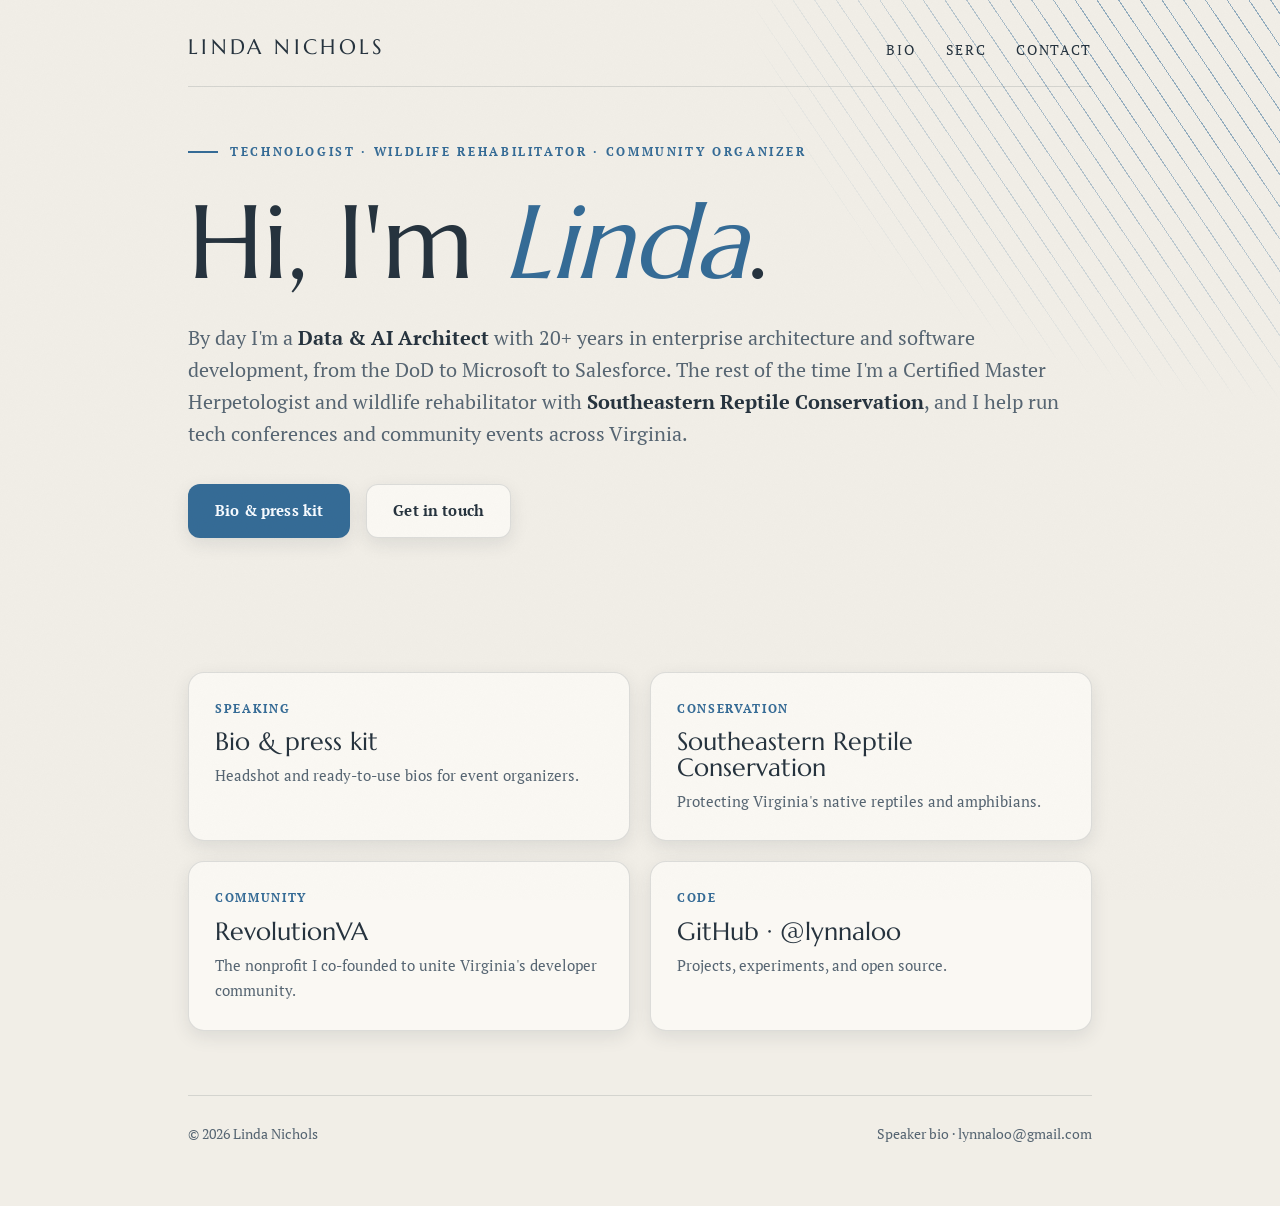
==== index.html @ c32137b8 "changed styling" ====
<!doctype html>
<html lang="en">
<head>
  <meta charset="utf-8">
  <meta name="viewport" content="width=device-width, initial-scale=1">
  <title>Linda Nichols</title>
  <meta name="description" content="Linda Nichols, Data & AI Architect, Certified Master Herpetologist, and event organizer. Wildlife rehabilitator with Southeastern Reptile Conservation.">
  <link rel="preconnect" href="https://fonts.googleapis.com">
  <link rel="preconnect" href="https://fonts.gstatic.com" crossorigin>
  <link href="https://fonts.googleapis.com/css2?family=Marcellus&family=PT+Serif:ital,wght@0,400;0,700;1,400;1,700&display=swap" rel="stylesheet">
  <link rel="stylesheet" href="style.css?v=9">
  <link rel="icon" href="data:image/svg+xml,<svg xmlns='http://www.w3.org/2000/svg' viewBox='0 0 100 100'><text y='.9em' font-size='90'>🐢</text></svg>">
</head>
<body>

  <div class="lines" aria-hidden="true"></div>

  <div class="wrap">

    <nav class="nav">
      <a class="brand" href="/">Linda Nichols</a>
      <div class="links">
        <a href="/bio.html">Bio</a>
        <a href="https://southeastreptile.org">SERC</a>
        <a href="mailto:lynnaloo@gmail.com">Contact</a>
      </div>
    </nav>

    <section class="hero">
      <div class="hero-inner">
        <p class="eyebrow">Technologist &middot; Wildlife Rehabilitator &middot; Community Organizer</p>
        <h1>Hi, I'm <em>Linda</em>.</h1>
        <p class="lede">
          By day I'm a <strong>Data &amp; AI Architect</strong> with 20+ years in enterprise
          architecture and software development, from the DoD to Microsoft to Salesforce.
          The rest of the time I'm a Certified Master Herpetologist and wildlife
          rehabilitator with <strong>Southeastern Reptile Conservation</strong>, and I help
          run tech conferences and community events across Virginia.
        </p>
        <div class="btn-row">
          <a class="btn primary" href="/bio.html">Bio &amp; press kit</a>
          <a class="btn" href="mailto:lynnaloo@gmail.com">Get in touch</a>
        </div>
      </div>
    </section>

    <section class="cards">
      <a class="card" href="/bio.html">
        <p class="kicker">Speaking</p>
        <h3>Bio &amp; press kit</h3>
        <p>Headshot and ready-to-use bios for event organizers.</p>
      </a>
      <a class="card" href="https://southeastreptile.org">
        <p class="kicker">Conservation</p>
        <h3>Southeastern Reptile Conservation</h3>
        <p>Protecting Virginia's native reptiles and amphibians.</p>
      </a>
      <a class="card" href="https://revolutionva.org">
        <p class="kicker">Community</p>
        <h3>RevolutionVA</h3>
        <p>The nonprofit I co-founded to unite Virginia's developer community.</p>
      </a>
      <a class="card" href="https://github.com/lynnaloo">
        <p class="kicker">Code</p>
        <h3>GitHub &middot; @lynnaloo</h3>
        <p>Projects, experiments, and open source.</p>
      </a>
    </section>

    <footer>
      <span>&copy; <span id="yr"></span> Linda Nichols</span>
      <span><a href="/bio.html">Speaker bio</a> &middot; <a href="mailto:lynnaloo@gmail.com">lynnaloo@gmail.com</a></span>
    </footer>

  </div>
  <script>document.getElementById('yr').textContent = new Date().getFullYear();</script>
</body>
</html>
---- style.css ----
/* ============================================================
   Linda Nichols personal site
   Look: soft watercolor / editorial, blue palette on warm paper
   Type: Marcellus (display) + PT Serif (body)
   ============================================================ */

:root {
  --paper:   #f1eee7;   /* soft warm paper */
  --paper-2: #e8e5db;
  --surface: #faf8f3;   /* cards */
  --ink:     #26333e;   /* deep slate-blue */
  --ink-2:   #566572;
  --line:    rgba(38, 51, 62, .14);
  --blue:    #356b96;   /* accent / links */
  --teal:    #2f7d8c;
  --indigo:  #435a86;

  --shadow:    0 14px 38px rgba(38, 51, 62, .12), 0 3px 10px rgba(38, 51, 62, .06);
  --shadow-sm: 0 6px 18px rgba(38, 51, 62, .10);
  --radius:  16px;
  --maxw:    960px;

  --display: "Marcellus", "Iowan Old Style", Georgia, serif;
  --body:    "PT Serif", Georgia, "Times New Roman", serif;
}

@media (prefers-color-scheme: dark) {
  :root {
    --paper:   #15212a;   /* deep petrol */
    --paper-2: #101a21;
    --surface: #1d2b35;
    --ink:     #e7eef2;
    --ink-2:   #a6b6c0;
    --line:    rgba(231, 238, 242, .14);
    --blue:    #7fb2da;
    --teal:    #57b0bf;
    --indigo:  #8ea4cf;
    --shadow:    0 16px 40px rgba(0, 0, 0, .45), 0 4px 12px rgba(0, 0, 0, .35);
    --shadow-sm: 0 8px 22px rgba(0, 0, 0, .4);
  }
}

/* ---- base ---- */
* { box-sizing: border-box; }
html { -webkit-text-size-adjust: 100%; scroll-behavior: smooth; }
body {
  margin: 0;
  font-family: var(--body);
  background: var(--paper);
  color: var(--ink);
  font-size: 18px;
  line-height: 1.7;
  -webkit-font-smoothing: antialiased;
  position: relative;
}
/* soft paper grain */
body::before {
  content: ""; position: fixed; inset: 0; z-index: 9999; pointer-events: none;
  opacity: .45; mix-blend-mode: multiply;
  background-image: url("data:image/svg+xml,%3Csvg xmlns='http://www.w3.org/2000/svg' width='140' height='140'%3E%3Cfilter id='n'%3E%3CfeTurbulence type='fractalNoise' baseFrequency='0.9' numOctaves='2' stitchTiles='stitch'/%3E%3CfeColorMatrix type='saturate' values='0'/%3E%3C/filter%3E%3Crect width='100%25' height='100%25' filter='url(%23n)' opacity='0.05'/%3E%3C/svg%3E");
}
@media (prefers-color-scheme: dark) { body::before { mix-blend-mode: screen; opacity: .35; } }

.wrap { position: relative; z-index: 1; max-width: var(--maxw); margin: 0 auto; padding: 0 28px; }
a { color: var(--blue); text-decoration: none; }
a:hover { text-decoration: underline; text-underline-offset: 3px; }
img { max-width: 100%; display: block; }
h1, h2, h3 { font-family: var(--display); font-weight: 400; line-height: 1.04; }
::selection { background: rgba(53, 107, 150, .22); color: var(--ink); }

/* ---- nav ---- */
.nav { display: flex; align-items: center; justify-content: space-between; padding: 30px 0 20px; border-bottom: 1px solid var(--line); }
.nav .brand { font-family: var(--display); font-size: 21px; letter-spacing: .16em; text-transform: uppercase; color: var(--ink); }
.nav .brand:hover { text-decoration: none; color: var(--blue); }
.nav .links a { color: var(--ink); margin-left: 26px; font-size: 14px; text-transform: uppercase; letter-spacing: .12em; }
.nav .links a:hover { color: var(--blue); text-decoration: none; }

/* ---- eyebrow ---- */
.eyebrow {
  display: inline-flex; align-items: center; gap: 12px;
  font-family: var(--body); font-weight: 700; text-transform: uppercase;
  letter-spacing: .22em; font-size: 12px; color: var(--blue); margin: 0 0 26px;
}
.eyebrow::before { content: ""; width: 30px; height: 2px; background: var(--blue); }

/* ============================================================
   HERO (home)
   ============================================================ */
.hero { position: relative; }
.hero-inner { padding: 44px 0 88px; position: relative; z-index: 1; }
.hero h1 { font-size: clamp(48px, 10vw, 104px); margin: 0 0 26px; color: var(--ink); letter-spacing: -0.01em; }
.hero h1 em { font-style: italic; color: var(--blue); }
.hero .lede { font-size: 20px; line-height: 1.6; color: var(--ink-2); margin: 0 0 34px; }
.hero .lede strong { color: var(--ink); font-weight: 700; }

/* line motif: thin diagonal hatch fading into the top-right corner */
.lines {
  position: absolute; top: 0; right: 0; width: min(48%, 560px); height: 440px; z-index: 0; pointer-events: none;
  background-image: repeating-linear-gradient(56deg, rgba(53,107,150,.5) 0 1px, transparent 1px 18px);
  -webkit-mask-image: radial-gradient(135% 130% at 100% 0, #000 26%, transparent 70%);
          mask-image: radial-gradient(135% 130% at 100% 0, #000 26%, transparent 70%);
}
@media (prefers-color-scheme: dark) {
  .lines { background-image: repeating-linear-gradient(56deg, rgba(127,178,218,.3) 0 1px, transparent 1px 18px); }
}
@media (max-width: 900px) { .lines { height: 320px; width: min(60%, 360px); } }
@media (max-width: 560px) { .lines { height: 200px; width: 64%; } }

/* ---- buttons ---- */
.btn-row { display: flex; flex-wrap: wrap; gap: 16px; }
.btn {
  display: inline-block; padding: 13px 26px; border-radius: 12px;
  font-family: var(--body); font-weight: 700; font-size: 15px; letter-spacing: .01em;
  border: 1px solid var(--line); background: var(--surface); color: var(--ink);
  box-shadow: var(--shadow-sm); transition: transform .16s ease, box-shadow .16s ease;
}
.btn:hover { text-decoration: none; transform: translateY(-2px); box-shadow: var(--shadow); }
.btn.primary { background: var(--blue); border-color: transparent; color: #f7fbff; }

/* ============================================================
   BIO cover (portrait + name)
   ============================================================ */
.bio-head { display: flex; gap: 44px; align-items: center; padding: 22px 0 58px; flex-wrap: wrap; }

.portrait { position: relative; width: 214px; flex-shrink: 0; }
.portrait::before {   /* thin line-outline echo of the arch, offset behind the photo */
  content: ""; position: absolute; top: 16px; left: 16px; right: -16px; bottom: -16px; z-index: 0;
  border: 1px solid var(--blue); border-radius: 107px 107px 12px 12px; opacity: .5;
}
.portrait .frame {
  position: relative; z-index: 1; border-radius: 107px 107px 12px 12px; overflow: hidden;
  box-shadow: var(--shadow); background: var(--paper-2); border: 1px solid var(--line);
  aspect-ratio: 4 / 5;
}
.portrait .monogram {
  position: absolute; inset: 0; display: flex; align-items: center; justify-content: center;
  font-family: var(--display); font-size: 62px; letter-spacing: .06em; color: var(--ink-2);
  opacity: .55;
}
.portrait img { position: relative; z-index: 1; width: 100%; height: 100%; aspect-ratio: 4 / 5; object-fit: cover; }

.bio-head h1 { font-size: clamp(42px, 8vw, 68px); margin: 0 0 14px; color: var(--ink); }
.bio-head .tagline { font-family: var(--body); font-style: italic; font-size: 18px; color: var(--ink-2); margin: 0 0 20px; line-height: 1.5; }
.cover-links { display: flex; flex-wrap: wrap; gap: 10px; }
.chip {
  font-family: var(--body); font-weight: 700; font-size: 13px; letter-spacing: .02em;
  padding: 7px 16px; border-radius: 999px; border: 1px solid var(--blue);
  color: var(--blue); background: transparent; transition: background .16s ease, color .16s ease;
}
.chip:hover { background: var(--blue); color: #f7fbff; text-decoration: none; }

/* ============================================================
   CONTENT
   ============================================================ */
main { padding: 4px 0 0; }

.note {
  font-family: var(--body); font-size: 15px; color: var(--ink-2);
  background: var(--surface); border: 1px solid var(--line); border-left: 3px solid var(--blue);
  border-radius: 10px; padding: 14px 18px; margin: 30px 0 0;
}
.note code { font-family: ui-monospace, Menlo, monospace; font-size: 12px; color: var(--blue); }

section.block { margin: 56px 0; }
section.block > h2 {
  display: flex; align-items: center; gap: 13px;
  font-family: var(--body); font-weight: 700; text-transform: uppercase;
  letter-spacing: .2em; font-size: 13px; color: var(--blue);
  margin: 0 0 26px; padding-bottom: 14px; border-bottom: 1px solid var(--line);
}
section.block > h2::before { content: ""; width: 22px; height: 3px; border-radius: 2px; background: var(--blue); flex-shrink: 0; }

/* cards */
.bio-card {
  position: relative; background: var(--surface); border: 1px solid var(--line);
  border-radius: var(--radius); padding: 24px 26px; margin-bottom: 18px;
  box-shadow: var(--shadow-sm); transition: transform .16s ease, box-shadow .16s ease;
}
.bio-card:hover { transform: translateY(-3px); box-shadow: var(--shadow); }
.bio-card .label { font-family: var(--body); font-size: 12px; font-weight: 700; text-transform: uppercase; letter-spacing: .16em; color: var(--blue); margin: 0 0 12px; }
.bio-card p { margin: 0; font-size: 17px; }
.bio-card p + p { margin-top: 8px; }

/* events */
.event { display: flex; gap: 24px; align-items: baseline; }
.event .when { font-family: var(--display); font-size: 15px; letter-spacing: .04em; color: var(--blue); flex-shrink: 0; min-width: 128px; text-transform: uppercase; }
.event .what strong { font-family: var(--display); font-weight: 400; font-size: 23px; color: var(--ink); }
.event .what .meta { color: var(--ink-2); font-size: 15px; }

.asset-row { display: flex; flex-wrap: wrap; gap: 14px; margin-top: 6px; }

/* two-column lists */
.links-list { display: grid; grid-template-columns: repeat(2, 1fr); gap: 14px 30px; }
.links-list a, .links-list span.pair { display: flex; align-items: baseline; gap: 11px; }
.links-list .k { font-family: var(--body); font-size: 12px; font-weight: 700; text-transform: uppercase; letter-spacing: .1em; color: var(--blue); min-width: 92px; flex-shrink: 0; }
.topic { display: flex; gap: 12px; align-items: baseline; color: var(--ink); font-size: 17px; }
.topic::before { content: ""; width: 14px; height: 3px; border-radius: 2px; background: var(--teal); flex-shrink: 0; transform: translateY(8px); }

/* home highlight cards */
.cards { display: grid; grid-template-columns: repeat(2, 1fr); gap: 20px; margin: 46px 0; }
.card {
  position: relative; display: block; background: var(--surface); border: 1px solid var(--line);
  border-radius: var(--radius); padding: 26px; box-shadow: var(--shadow-sm); color: var(--ink);
  transition: transform .16s ease, box-shadow .16s ease; overflow: hidden;
}
.card:hover { transform: translateY(-3px); box-shadow: var(--shadow); text-decoration: none; }
.card .kicker { position: relative; z-index: 1; font-family: var(--body); font-size: 12px; font-weight: 700; text-transform: uppercase; letter-spacing: .14em; color: var(--blue); margin: 0 0 10px; }
.card h3 { position: relative; z-index: 1; font-size: 25px; margin: 0 0 8px; color: var(--ink); }
.card p { position: relative; z-index: 1; margin: 0; color: var(--ink-2); font-size: 15px; }

/* footer */
footer {
  border-top: 1px solid var(--line); margin-top: 64px; padding: 26px 0 60px;
  color: var(--ink-2); font-family: var(--body); font-size: 14px;
  display: flex; justify-content: space-between; flex-wrap: wrap; gap: 12px;
}
footer a { color: var(--ink-2); }
footer a:hover { color: var(--blue); }

/* ---- responsive ---- */
@media (max-width: 620px) {
  body { font-size: 17px; }
  .links-list, .cards { grid-template-columns: 1fr; }
  .event { flex-direction: column; gap: 4px; }
  .event .when { min-width: 0; }
  .nav .links a { margin-left: 16px; }
}

@media (prefers-reduced-motion: reduce) { * { transition: none !important; scroll-behavior: auto; } }
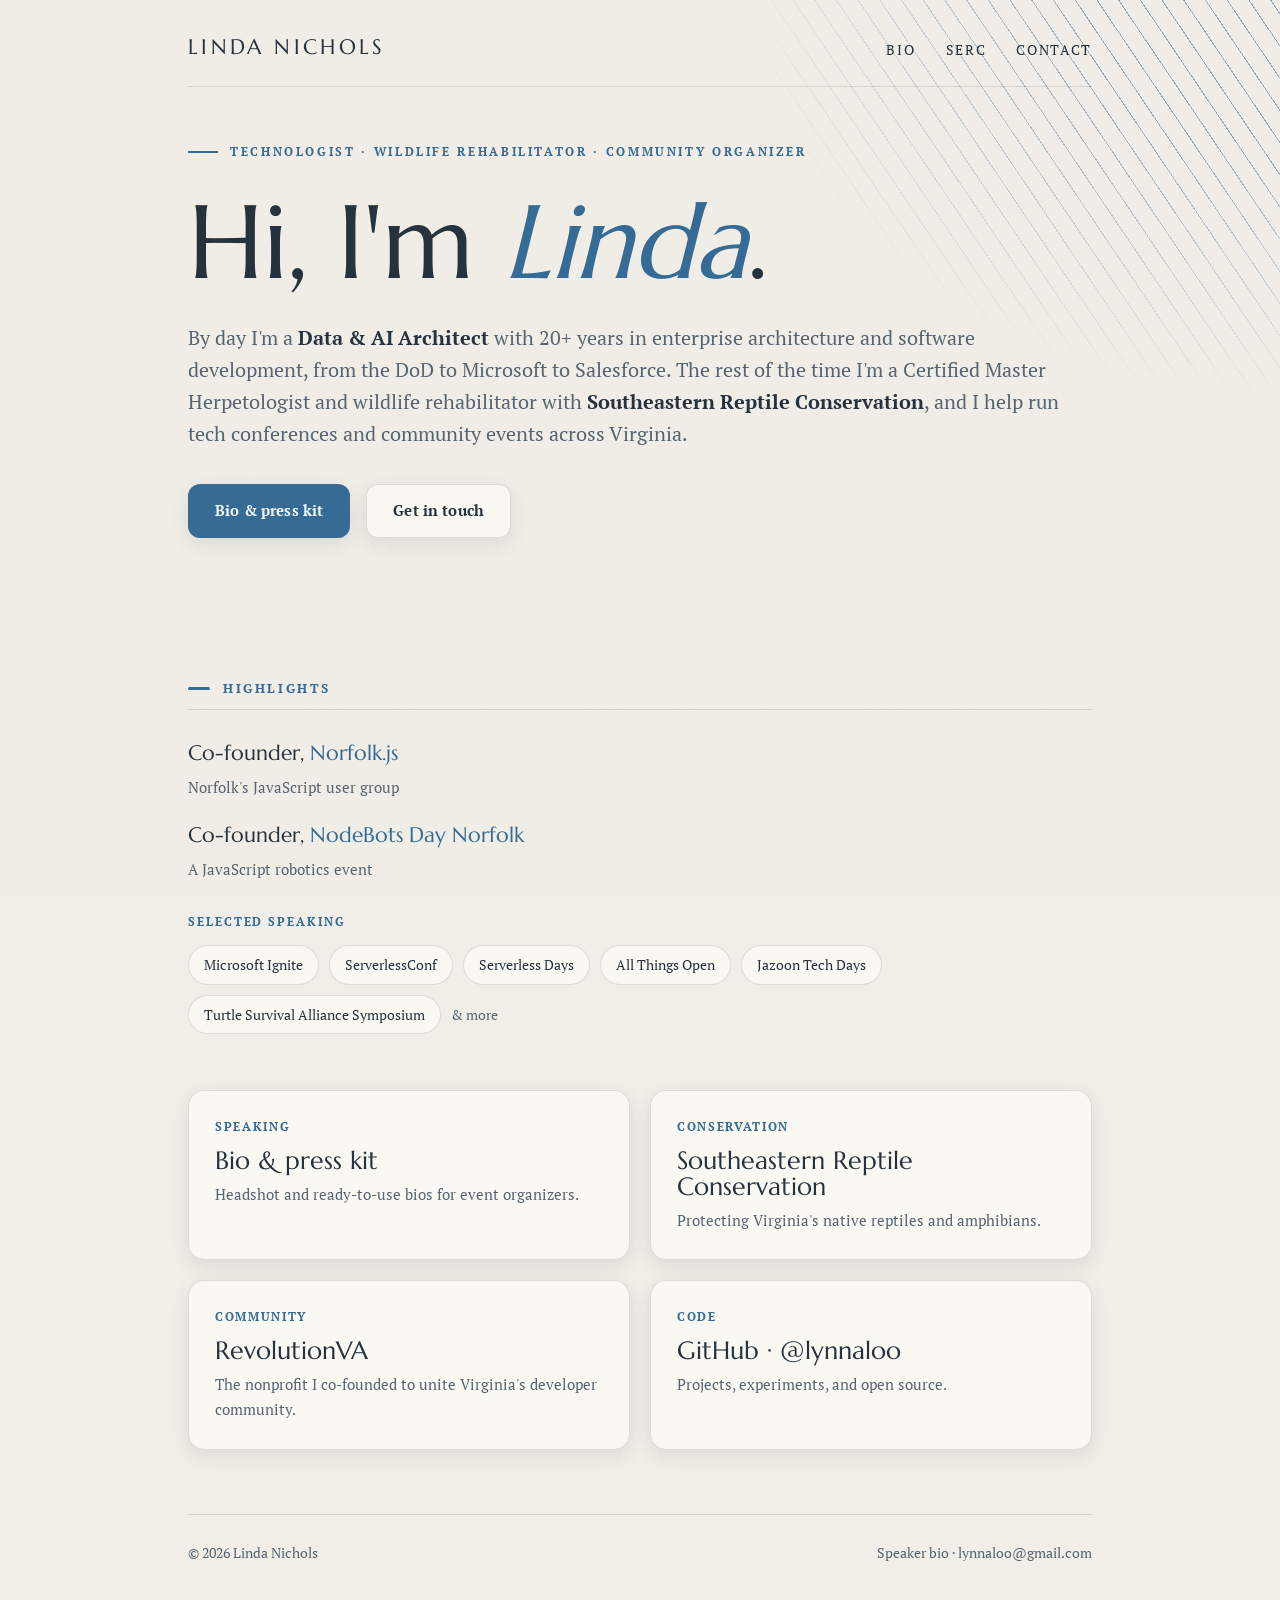
==== commit 5ccabcc0: "updates" ====
--- a/index.html
+++ b/index.html
@@ -8,7 +8,7 @@
   <link rel="preconnect" href="https://fonts.googleapis.com">
   <link rel="preconnect" href="https://fonts.gstatic.com" crossorigin>
   <link href="https://fonts.googleapis.com/css2?family=Marcellus&family=PT+Serif:ital,wght@0,400;0,700;1,400;1,700&display=swap" rel="stylesheet">
-  <link rel="stylesheet" href="style.css?v=9">
+  <link rel="stylesheet" href="style.css?v=12">
   <link rel="icon" href="data:image/svg+xml,<svg xmlns='http://www.w3.org/2000/svg' viewBox='0 0 100 100'><text y='.9em' font-size='90'>🐢</text></svg>">
 </head>
 <body>
@@ -44,6 +44,30 @@
       </div>
     </section>
 
+    <section class="block">
+      <h2>Highlights</h2>
+      <div class="hl-list">
+        <div>
+          <span class="hl-role">Co-founder, <a href="https://norfolkjs.com">Norfolk.js</a></span>
+          <span class="hl-desc">Norfolk's JavaScript user group</span>
+        </div>
+        <div>
+          <span class="hl-role">Co-founder, <a href="https://norfolkjs.com/nodebots/index.html">NodeBots Day Norfolk</a></span>
+          <span class="hl-desc">A JavaScript robotics event</span>
+        </div>
+      </div>
+      <p class="hl-sub">Selected speaking</p>
+      <div class="tags">
+        <span class="tag">Microsoft Ignite</span>
+        <span class="tag">ServerlessConf</span>
+        <span class="tag">Serverless Days</span>
+        <span class="tag">All Things Open</span>
+        <span class="tag">Jazoon Tech Days</span>
+        <span class="tag">Turtle Survival Alliance Symposium</span>
+        <span class="tag-more">&amp; more</span>
+      </div>
+    </section>
+
     <section class="cards">
       <a class="card" href="/bio.html">
         <p class="kicker">Speaking</p>
--- a/style.css
+++ b/style.css
@@ -122,22 +122,18 @@
    ============================================================ */
 .bio-head { display: flex; gap: 44px; align-items: center; padding: 22px 0 58px; flex-wrap: wrap; }
 
-.portrait { position: relative; width: 214px; flex-shrink: 0; }
-.portrait::before {   /* thin line-outline echo of the arch, offset behind the photo */
-  content: ""; position: absolute; top: 16px; left: 16px; right: -16px; bottom: -16px; z-index: 0;
-  border: 1px solid var(--blue); border-radius: 107px 107px 12px 12px; opacity: .5;
-}
+.portrait { position: relative; width: 210px; flex-shrink: 0; }
 .portrait .frame {
-  position: relative; z-index: 1; border-radius: 107px 107px 12px 12px; overflow: hidden;
+  position: relative; z-index: 1; border-radius: 50%; overflow: hidden;
   box-shadow: var(--shadow); background: var(--paper-2); border: 1px solid var(--line);
-  aspect-ratio: 4 / 5;
+  aspect-ratio: 1 / 1;
 }
 .portrait .monogram {
   position: absolute; inset: 0; display: flex; align-items: center; justify-content: center;
   font-family: var(--display); font-size: 62px; letter-spacing: .06em; color: var(--ink-2);
   opacity: .55;
 }
-.portrait img { position: relative; z-index: 1; width: 100%; height: 100%; aspect-ratio: 4 / 5; object-fit: cover; }
+.portrait img { position: relative; z-index: 1; width: 100%; height: 100%; aspect-ratio: 1 / 1; object-fit: cover; }
 
 .bio-head h1 { font-size: clamp(42px, 8vw, 68px); margin: 0 0 14px; color: var(--ink); }
 .bio-head .tagline { font-family: var(--body); font-style: italic; font-size: 18px; color: var(--ink-2); margin: 0 0 20px; line-height: 1.5; }
@@ -208,6 +204,17 @@
 .card h3 { position: relative; z-index: 1; font-size: 25px; margin: 0 0 8px; color: var(--ink); }
 .card p { position: relative; z-index: 1; margin: 0; color: var(--ink-2); font-size: 15px; }
 
+/* home highlights */
+.hl-list { display: grid; gap: 18px; }
+.hl-role { display: block; font-family: var(--display); font-size: 21px; color: var(--ink); }
+.hl-role a { color: var(--blue); }
+.hl-role a:hover { text-decoration: underline; text-underline-offset: 3px; }
+.hl-desc { display: block; color: var(--ink-2); font-size: 15px; margin-top: 3px; }
+.hl-sub { font-family: var(--body); font-weight: 700; text-transform: uppercase; letter-spacing: .16em; font-size: 12px; color: var(--blue); margin: 30px 0 12px; }
+.tags { display: flex; flex-wrap: wrap; gap: 10px; align-items: center; }
+.tag { font-family: var(--body); font-size: 14px; color: var(--ink); background: var(--surface); border: 1px solid var(--line); border-radius: 999px; padding: 7px 15px; }
+.tag-more { color: var(--ink-2); font-size: 14px; }
+
 /* footer */
 footer {
   border-top: 1px solid var(--line); margin-top: 64px; padding: 26px 0 60px;
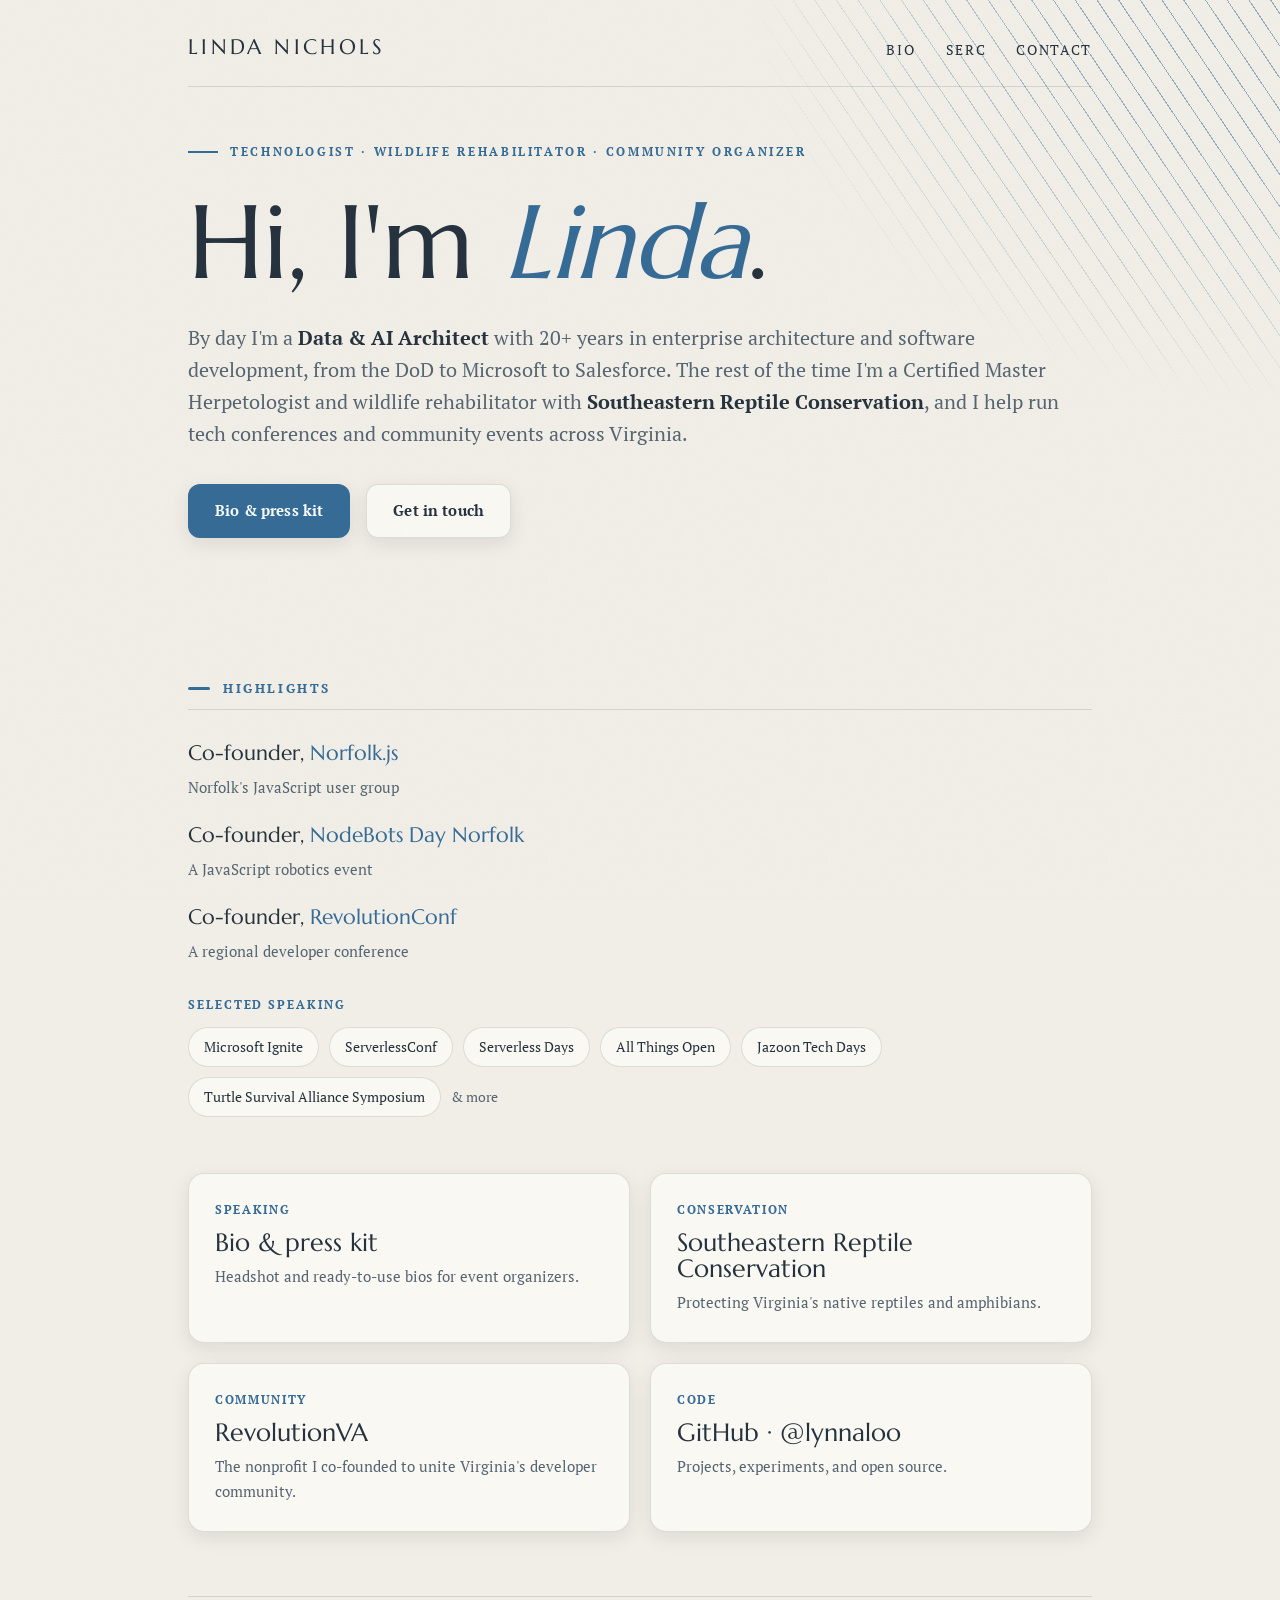
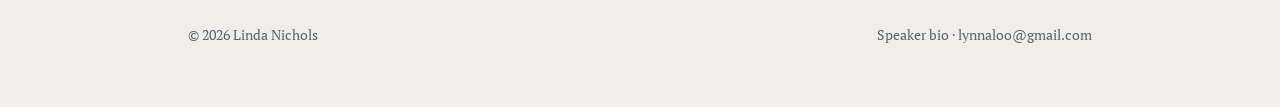
==== commit 082b9eb6: "updates" ====
--- a/index.html
+++ b/index.html
@@ -55,6 +55,10 @@
           <span class="hl-role">Co-founder, <a href="https://norfolkjs.com/nodebots/index.html">NodeBots Day Norfolk</a></span>
           <span class="hl-desc">A JavaScript robotics event</span>
         </div>
+        <div>
+          <span class="hl-role">Co-founder, <a href="https://revolutionconf.com/">RevolutionConf</a></span>
+          <span class="hl-desc">A regional developer conference</span>
+        </div>
       </div>
       <p class="hl-sub">Selected speaking</p>
       <div class="tags">
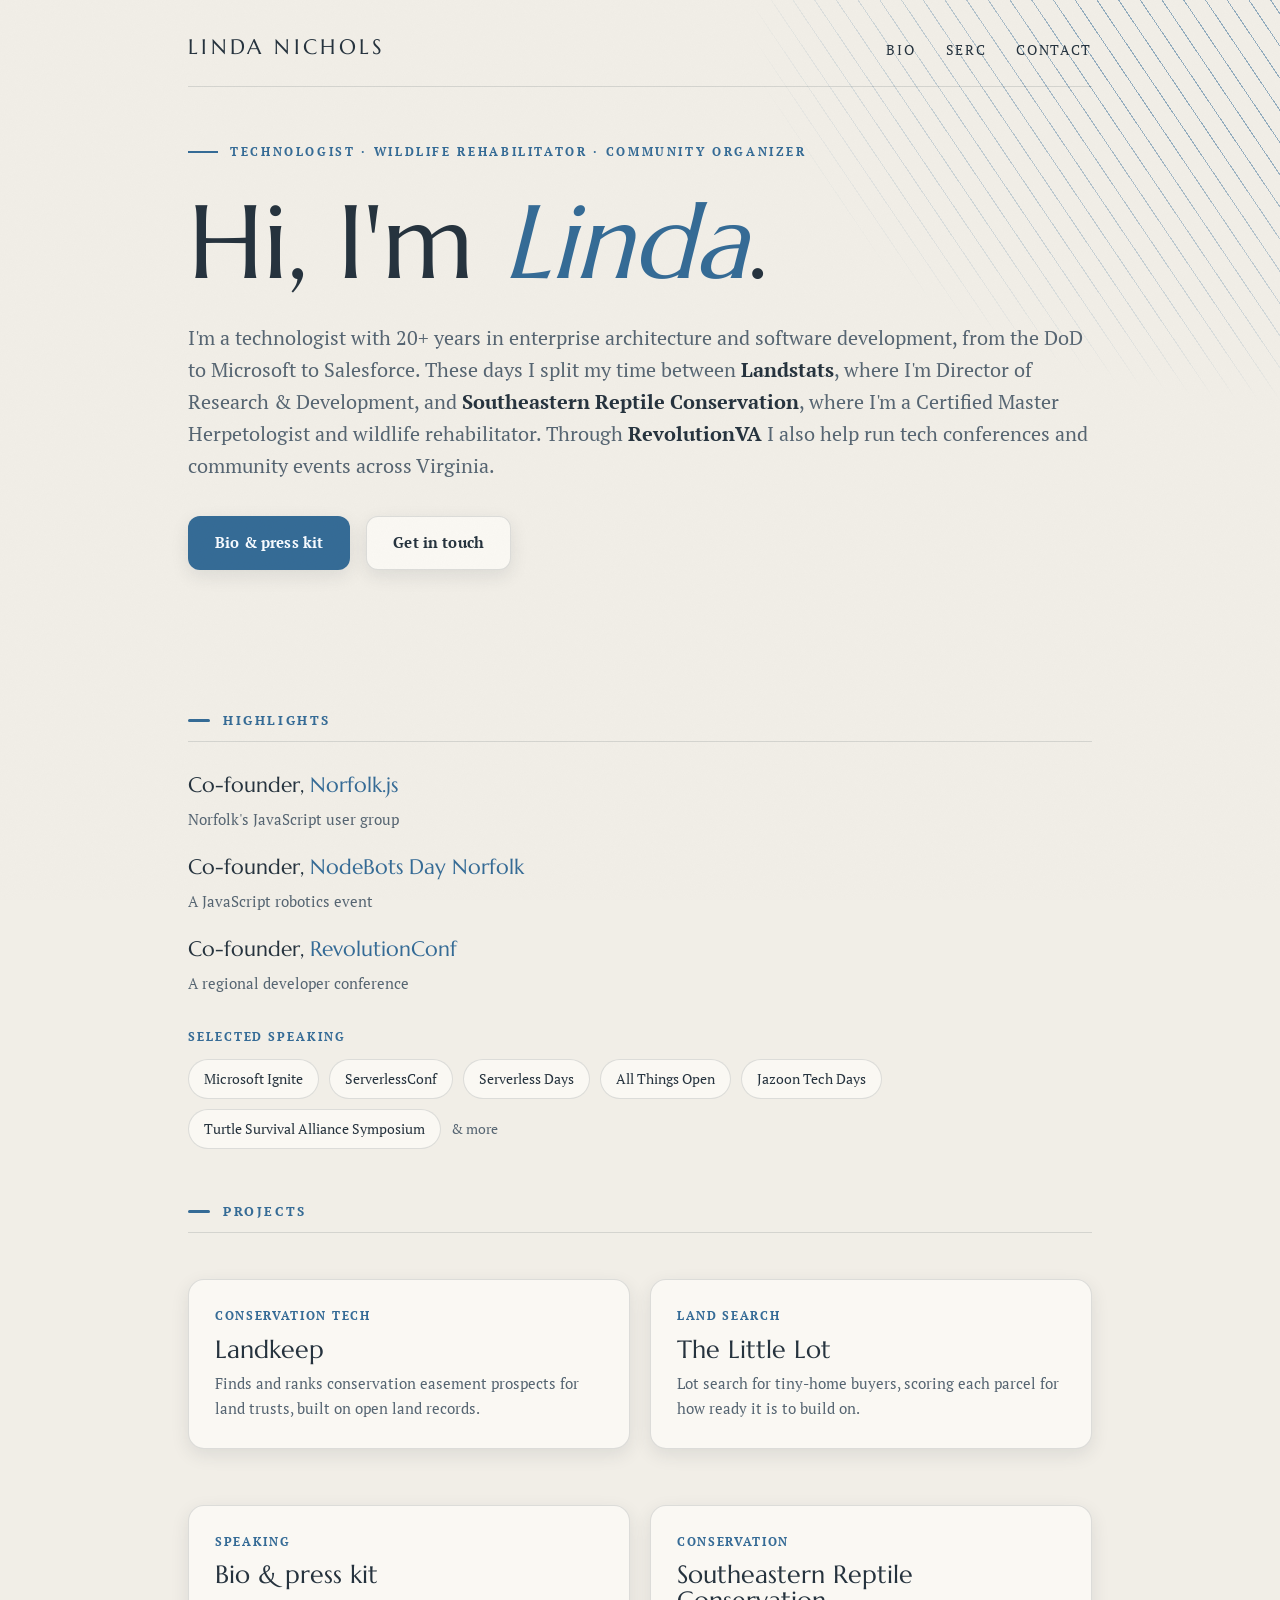
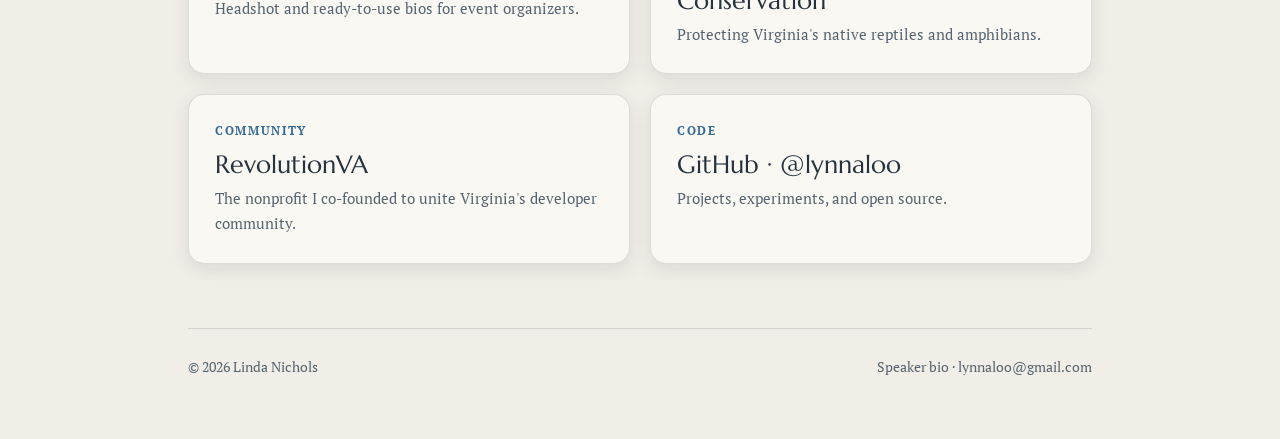
==== commit bf74dd4a: "Update current role to Landstats, add Projects, refresh recent speaking" ====
--- a/index.html
+++ b/index.html
@@ -31,11 +31,12 @@
         <p class="eyebrow">Technologist &middot; Wildlife Rehabilitator &middot; Community Organizer</p>
         <h1>Hi, I'm <em>Linda</em>.</h1>
         <p class="lede">
-          By day I'm a <strong>Data &amp; AI Architect</strong> with 20+ years in enterprise
-          architecture and software development, from the DoD to Microsoft to Salesforce.
-          The rest of the time I'm a Certified Master Herpetologist and wildlife
-          rehabilitator with <strong>Southeastern Reptile Conservation</strong>, and I help
-          run tech conferences and community events across Virginia.
+          I'm a technologist with 20+ years in enterprise architecture and software
+          development, from the DoD to Microsoft to Salesforce. These days I split my time
+          between <strong>Landstats</strong>, where I'm Director of Research &amp; Development,
+          and <strong>Southeastern Reptile Conservation</strong>, where I'm a Certified Master
+          Herpetologist and wildlife rehabilitator. Through <strong>RevolutionVA</strong> I
+          also help run tech conferences and community events across Virginia.
         </p>
         <div class="btn-row">
           <a class="btn primary" href="/bio.html">Bio &amp; press kit</a>
@@ -72,6 +73,22 @@
       </div>
     </section>
 
+    <section class="block">
+      <h2>Projects</h2>
+      <div class="cards">
+        <a class="card" href="https://landkeep.org">
+          <p class="kicker">Conservation tech</p>
+          <h3>Landkeep</h3>
+          <p>Finds and ranks conservation easement prospects for land trusts, built on open land records.</p>
+        </a>
+        <a class="card" href="https://findlittlelot.com">
+          <p class="kicker">Land search</p>
+          <h3>The Little Lot</h3>
+          <p>Lot search for tiny-home buyers, scoring each parcel for how ready it is to build on.</p>
+        </a>
+      </div>
+    </section>
+
     <section class="cards">
       <a class="card" href="/bio.html">
         <p class="kicker">Speaking</p>
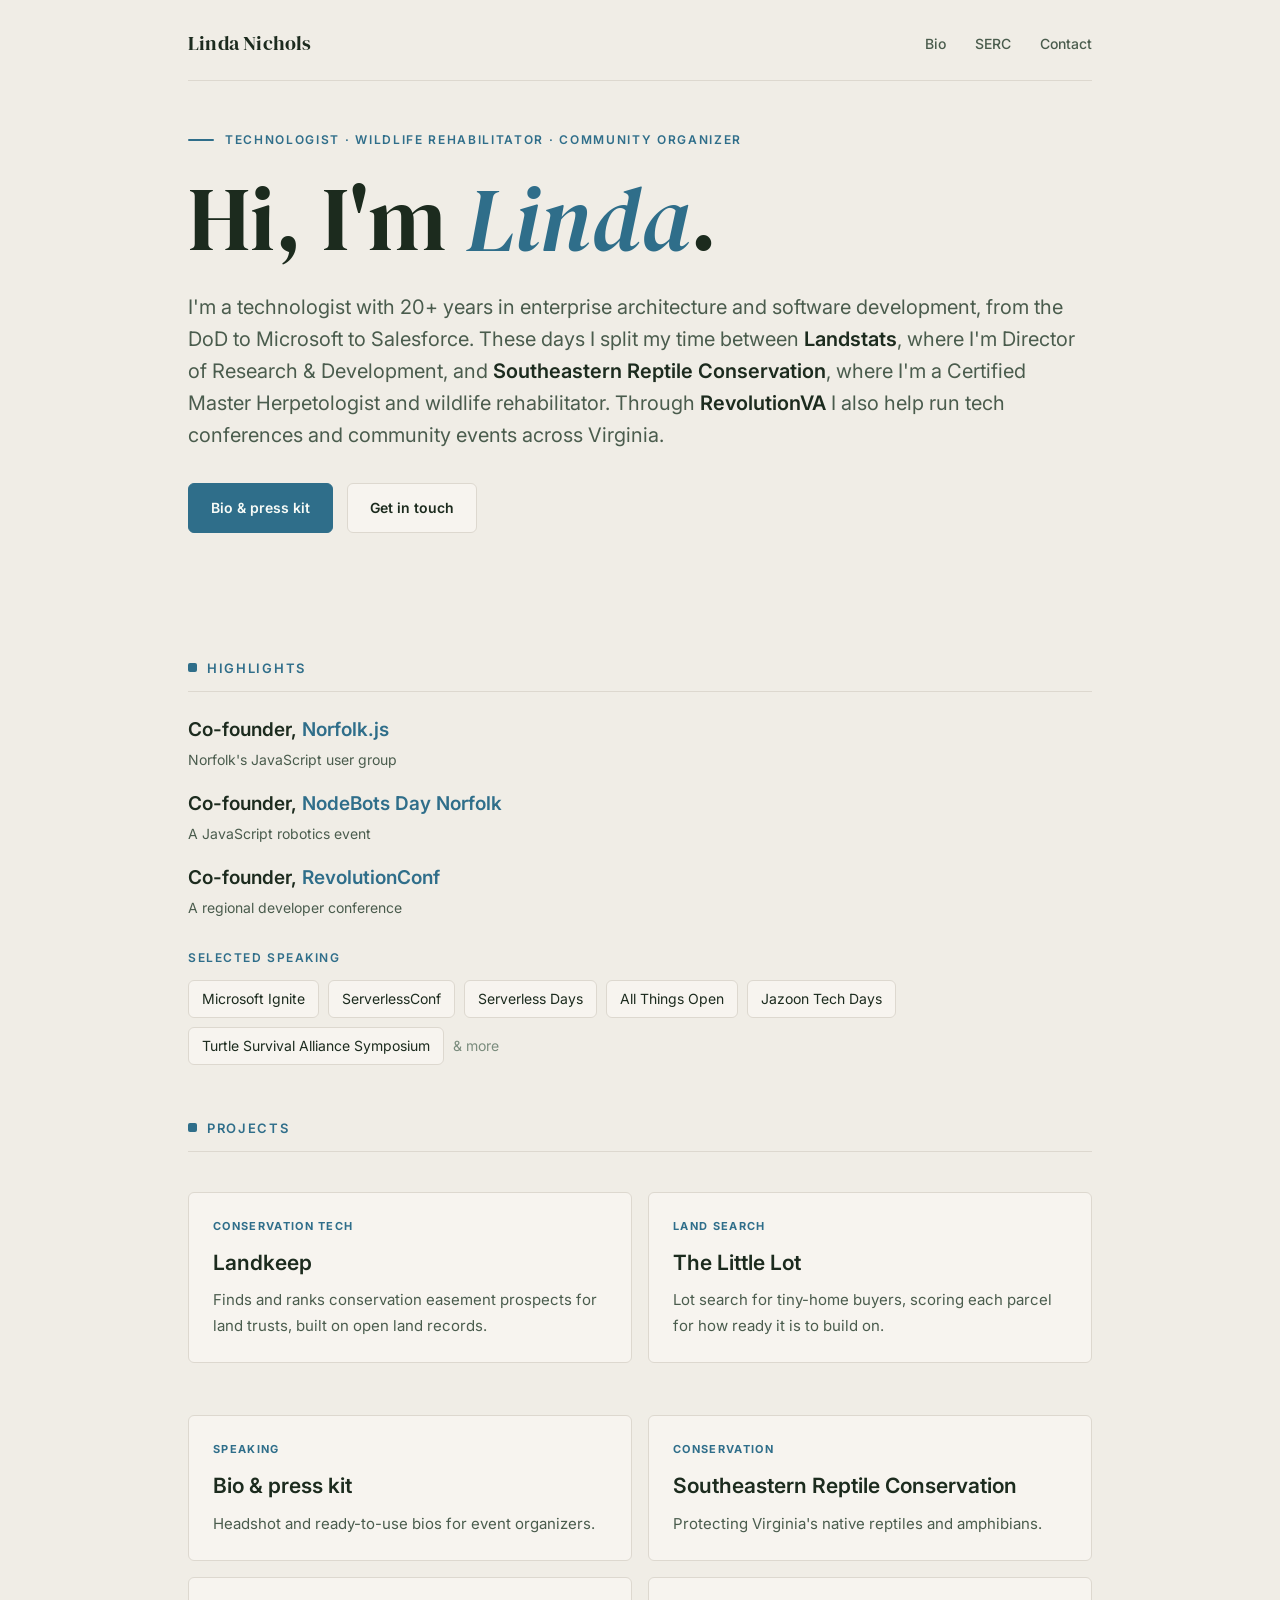
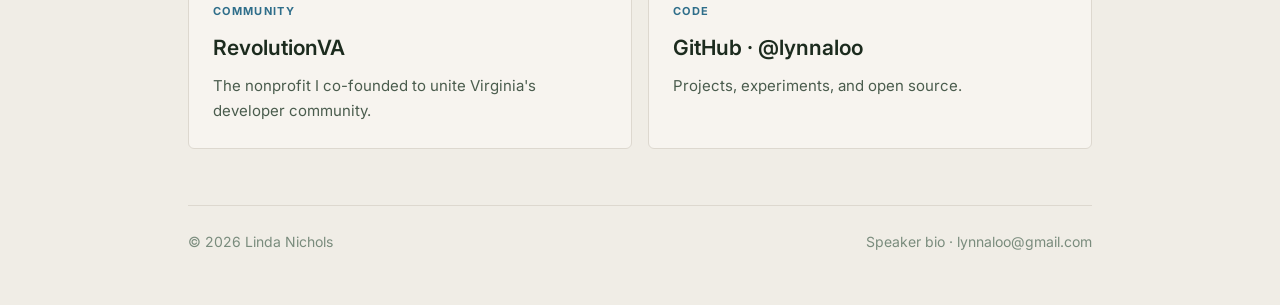
==== commit 320e5e48: "Redesign to match Landkeep/Little Lot brand, keep blue accent" ====
--- a/index.html
+++ b/index.html
@@ -7,13 +7,12 @@
   <meta name="description" content="Linda Nichols, Data & AI Architect, Certified Master Herpetologist, and event organizer. Wildlife rehabilitator with Southeastern Reptile Conservation.">
   <link rel="preconnect" href="https://fonts.googleapis.com">
   <link rel="preconnect" href="https://fonts.gstatic.com" crossorigin>
-  <link href="https://fonts.googleapis.com/css2?family=Marcellus&family=PT+Serif:ital,wght@0,400;0,700;1,400;1,700&display=swap" rel="stylesheet">
-  <link rel="stylesheet" href="style.css?v=12">
+  <link href="https://fonts.googleapis.com/css2?family=DM+Serif+Display:ital@0;1&family=Inter:wght@400;500;600;700&display=swap" rel="stylesheet">
+  <link rel="stylesheet" href="style.css?v=13">
   <link rel="icon" href="data:image/svg+xml,<svg xmlns='http://www.w3.org/2000/svg' viewBox='0 0 100 100'><text y='.9em' font-size='90'>🐢</text></svg>">
 </head>
 <body>
 
-  <div class="lines" aria-hidden="true"></div>
 
   <div class="wrap">
 
--- a/style.css
+++ b/style.css
@@ -1,42 +1,44 @@
 /* ============================================================
    Linda Nichols personal site
-   Look: soft watercolor / editorial, blue palette on warm paper
-   Type: Marcellus (display) + PT Serif (body)
+   Brand matched to Landkeep + The Little Lot:
+   warm cream surface, deep-green ink, green accent, water-blue,
+   DM Serif Display (display) + Inter (UI/body), small 6px radius.
    ============================================================ */
 
 :root {
-  --paper:   #f1eee7;   /* soft warm paper */
-  --paper-2: #e8e5db;
-  --surface: #faf8f3;   /* cards */
-  --ink:     #26333e;   /* deep slate-blue */
-  --ink-2:   #566572;
-  --line:    rgba(38, 51, 62, .14);
-  --blue:    #356b96;   /* accent / links */
-  --teal:    #2f7d8c;
-  --indigo:  #435a86;
-
-  --shadow:    0 14px 38px rgba(38, 51, 62, .12), 0 3px 10px rgba(38, 51, 62, .06);
-  --shadow-sm: 0 6px 18px rgba(38, 51, 62, .10);
-  --radius:  16px;
-  --maxw:    960px;
-
-  --display: "Marcellus", "Iowan Old Style", Georgia, serif;
-  --body:    "PT Serif", Georgia, "Times New Roman", serif;
+  --bg:        #f0ede6;   /* page (tan-lt) */
+  --surface:   #f7f4ef;   /* cards */
+  --ink:       #1c2b1e;   /* deep green */
+  --ink-2:     #4a5c4d;
+  --ink-3:     #7a8c7d;
+  --accent:    #2f6e8a;   /* water blue (from Landkeep) */
+  --accent-600:#255873;
+  --accent-lt: #e6f0f4;
+  --tan:       #c8b89a;
+  --amber:     #c47d2a;
+  --land:      #4a7c59;   /* land green, used sparingly */
+  --border:    #ddd8cf;
+
+  --radius: 6px;
+  --maxw: 960px;
+  --display: "DM Serif Display", Georgia, "Times New Roman", serif;
+  --body: "Inter", system-ui, -apple-system, "Segoe UI", Roboto, sans-serif;
 }
 
 @media (prefers-color-scheme: dark) {
   :root {
-    --paper:   #15212a;   /* deep petrol */
-    --paper-2: #101a21;
-    --surface: #1d2b35;
-    --ink:     #e7eef2;
-    --ink-2:   #a6b6c0;
-    --line:    rgba(231, 238, 242, .14);
-    --blue:    #7fb2da;
-    --teal:    #57b0bf;
-    --indigo:  #8ea4cf;
-    --shadow:    0 16px 40px rgba(0, 0, 0, .45), 0 4px 12px rgba(0, 0, 0, .35);
-    --shadow-sm: 0 8px 22px rgba(0, 0, 0, .4);
+    --bg:        #141b15;
+    --surface:   #1b241c;
+    --ink:       #eef1e9;
+    --ink-2:     #b4beb0;
+    --ink-3:     #879386;
+    --accent:    #6ea9c2;
+    --accent-600:#5a93ab;
+    --accent-lt: rgba(110,159,181,.14);
+    --tan:       #b9a98c;
+    --amber:     #d79a52;
+    --land:      #7cb08a;
+    --border:    rgba(238,241,233,.14);
   }
 }
 
@@ -46,191 +48,160 @@
 body {
   margin: 0;
   font-family: var(--body);
-  background: var(--paper);
+  background: var(--bg);
   color: var(--ink);
-  font-size: 18px;
+  font-size: 17px;
   line-height: 1.7;
   -webkit-font-smoothing: antialiased;
-  position: relative;
-}
-/* soft paper grain */
-body::before {
-  content: ""; position: fixed; inset: 0; z-index: 9999; pointer-events: none;
-  opacity: .45; mix-blend-mode: multiply;
-  background-image: url("data:image/svg+xml,%3Csvg xmlns='http://www.w3.org/2000/svg' width='140' height='140'%3E%3Cfilter id='n'%3E%3CfeTurbulence type='fractalNoise' baseFrequency='0.9' numOctaves='2' stitchTiles='stitch'/%3E%3CfeColorMatrix type='saturate' values='0'/%3E%3C/filter%3E%3Crect width='100%25' height='100%25' filter='url(%23n)' opacity='0.05'/%3E%3C/svg%3E");
-}
-@media (prefers-color-scheme: dark) { body::before { mix-blend-mode: screen; opacity: .35; } }
-
-.wrap { position: relative; z-index: 1; max-width: var(--maxw); margin: 0 auto; padding: 0 28px; }
-a { color: var(--blue); text-decoration: none; }
+}
+.wrap { max-width: var(--maxw); margin: 0 auto; padding: 0 28px; }
+a { color: var(--accent); text-decoration: none; }
 a:hover { text-decoration: underline; text-underline-offset: 3px; }
 img { max-width: 100%; display: block; }
-h1, h2, h3 { font-family: var(--display); font-weight: 400; line-height: 1.04; }
-::selection { background: rgba(53, 107, 150, .22); color: var(--ink); }
+h1 { font-family: var(--display); font-weight: 400; line-height: 1.05; letter-spacing: 0; }
+h2, h3 { font-family: var(--body); }
+::selection { background: var(--accent-lt); color: var(--ink); }
 
 /* ---- nav ---- */
-.nav { display: flex; align-items: center; justify-content: space-between; padding: 30px 0 20px; border-bottom: 1px solid var(--line); }
-.nav .brand { font-family: var(--display); font-size: 21px; letter-spacing: .16em; text-transform: uppercase; color: var(--ink); }
-.nav .brand:hover { text-decoration: none; color: var(--blue); }
-.nav .links a { color: var(--ink); margin-left: 26px; font-size: 14px; text-transform: uppercase; letter-spacing: .12em; }
-.nav .links a:hover { color: var(--blue); text-decoration: none; }
+.nav {
+  display: flex; align-items: center; justify-content: space-between;
+  padding: 26px 0 20px; border-bottom: 1px solid var(--border);
+}
+.nav .brand { font-family: var(--display); font-size: 20px; color: var(--ink); letter-spacing: .01em; }
+.nav .brand:hover { text-decoration: none; color: var(--accent); }
+.nav .links a { font-size: 14px; font-weight: 500; color: var(--ink-2); margin-left: 24px; }
+.nav .links a:hover { color: var(--accent); text-decoration: none; }
 
 /* ---- eyebrow ---- */
 .eyebrow {
-  display: inline-flex; align-items: center; gap: 12px;
-  font-family: var(--body); font-weight: 700; text-transform: uppercase;
-  letter-spacing: .22em; font-size: 12px; color: var(--blue); margin: 0 0 26px;
-}
-.eyebrow::before { content: ""; width: 30px; height: 2px; background: var(--blue); }
-
-/* ============================================================
-   HERO (home)
-   ============================================================ */
+  display: inline-flex; align-items: center; gap: 11px;
+  font-weight: 600; text-transform: uppercase; letter-spacing: .14em;
+  font-size: 12px; color: var(--accent); margin: 0 0 22px;
+}
+.eyebrow::before { content: ""; width: 26px; height: 2px; background: var(--accent); border-radius: 2px; }
+
+/* ---- hero ---- */
 .hero { position: relative; }
-.hero-inner { padding: 44px 0 88px; position: relative; z-index: 1; }
-.hero h1 { font-size: clamp(48px, 10vw, 104px); margin: 0 0 26px; color: var(--ink); letter-spacing: -0.01em; }
-.hero h1 em { font-style: italic; color: var(--blue); }
-.hero .lede { font-size: 20px; line-height: 1.6; color: var(--ink-2); margin: 0 0 34px; }
-.hero .lede strong { color: var(--ink); font-weight: 700; }
-
-/* line motif: thin diagonal hatch fading into the top-right corner */
-.lines {
-  position: absolute; top: 0; right: 0; width: min(48%, 560px); height: 440px; z-index: 0; pointer-events: none;
-  background-image: repeating-linear-gradient(56deg, rgba(53,107,150,.5) 0 1px, transparent 1px 18px);
-  -webkit-mask-image: radial-gradient(135% 130% at 100% 0, #000 26%, transparent 70%);
-          mask-image: radial-gradient(135% 130% at 100% 0, #000 26%, transparent 70%);
-}
-@media (prefers-color-scheme: dark) {
-  .lines { background-image: repeating-linear-gradient(56deg, rgba(127,178,218,.3) 0 1px, transparent 1px 18px); }
-}
-@media (max-width: 900px) { .lines { height: 320px; width: min(60%, 360px); } }
-@media (max-width: 560px) { .lines { height: 200px; width: 64%; } }
+.hero-inner { padding: 40px 0 72px; }
+.hero h1 { font-size: clamp(44px, 8.5vw, 90px); margin: 0 0 24px; color: var(--ink); }
+.hero h1 em { font-style: italic; color: var(--accent); }
+.hero .lede { font-size: 20px; line-height: 1.6; color: var(--ink-2); margin: 0 0 32px; }
+.hero .lede strong { color: var(--ink); font-weight: 600; }
 
 /* ---- buttons ---- */
-.btn-row { display: flex; flex-wrap: wrap; gap: 16px; }
+.btn-row { display: flex; flex-wrap: wrap; gap: 14px; }
 .btn {
-  display: inline-block; padding: 13px 26px; border-radius: 12px;
-  font-family: var(--body); font-weight: 700; font-size: 15px; letter-spacing: .01em;
-  border: 1px solid var(--line); background: var(--surface); color: var(--ink);
-  box-shadow: var(--shadow-sm); transition: transform .16s ease, box-shadow .16s ease;
-}
-.btn:hover { text-decoration: none; transform: translateY(-2px); box-shadow: var(--shadow); }
-.btn.primary { background: var(--blue); border-color: transparent; color: #f7fbff; }
-
-/* ============================================================
-   BIO cover (portrait + name)
-   ============================================================ */
-.bio-head { display: flex; gap: 44px; align-items: center; padding: 22px 0 58px; flex-wrap: wrap; }
-
-.portrait { position: relative; width: 210px; flex-shrink: 0; }
+  display: inline-block; padding: 12px 22px; border-radius: var(--radius);
+  font-family: var(--body); font-weight: 600; font-size: 14px;
+  border: 1px solid var(--border); background: var(--surface); color: var(--ink);
+  transition: border-color .15s ease, background .15s ease, color .15s ease;
+}
+.btn:hover { text-decoration: none; border-color: var(--accent); color: var(--accent); background: var(--accent-lt); }
+.btn.primary { background: var(--accent); border-color: var(--accent); color: #f7fbf7; }
+.btn.primary:hover { background: var(--accent-600); border-color: var(--accent-600); color: #f7fbf7; }
+
+/* ---- bio cover (portrait + name) ---- */
+.bio-head { display: flex; gap: 36px; align-items: center; padding: 20px 0 52px; flex-wrap: wrap; }
+.portrait { position: relative; width: 196px; flex-shrink: 0; }
 .portrait .frame {
-  position: relative; z-index: 1; border-radius: 50%; overflow: hidden;
-  box-shadow: var(--shadow); background: var(--paper-2); border: 1px solid var(--line);
-  aspect-ratio: 1 / 1;
+  position: relative; border-radius: 50%; overflow: hidden; aspect-ratio: 1 / 1;
+  background: var(--accent-lt); border: 1px solid var(--border);
 }
 .portrait .monogram {
   position: absolute; inset: 0; display: flex; align-items: center; justify-content: center;
-  font-family: var(--display); font-size: 62px; letter-spacing: .06em; color: var(--ink-2);
-  opacity: .55;
+  font-family: var(--display); font-size: 58px; color: var(--ink-3);
 }
 .portrait img { position: relative; z-index: 1; width: 100%; height: 100%; aspect-ratio: 1 / 1; object-fit: cover; }
-
-.bio-head h1 { font-size: clamp(42px, 8vw, 68px); margin: 0 0 14px; color: var(--ink); }
-.bio-head .tagline { font-family: var(--body); font-style: italic; font-size: 18px; color: var(--ink-2); margin: 0 0 20px; line-height: 1.5; }
-.cover-links { display: flex; flex-wrap: wrap; gap: 10px; }
+.bio-head h1 { font-size: clamp(40px, 7vw, 60px); margin: 0 0 12px; color: var(--ink); }
+.bio-head .tagline { font-size: 17px; color: var(--ink-2); margin: 0 0 18px; line-height: 1.5; }
+.cover-links { display: flex; flex-wrap: wrap; gap: 9px; }
 .chip {
-  font-family: var(--body); font-weight: 700; font-size: 13px; letter-spacing: .02em;
-  padding: 7px 16px; border-radius: 999px; border: 1px solid var(--blue);
-  color: var(--blue); background: transparent; transition: background .16s ease, color .16s ease;
-}
-.chip:hover { background: var(--blue); color: #f7fbff; text-decoration: none; }
-
-/* ============================================================
-   CONTENT
-   ============================================================ */
+  font-size: 13px; font-weight: 500; padding: 6px 13px; border-radius: var(--radius);
+  border: 1px solid var(--border); color: var(--ink-2); background: var(--surface);
+  transition: border-color .15s ease, color .15s ease;
+}
+.chip:hover { border-color: var(--accent); color: var(--accent); text-decoration: none; }
+
+/* ---- content ---- */
 main { padding: 4px 0 0; }
 
 .note {
-  font-family: var(--body); font-size: 15px; color: var(--ink-2);
-  background: var(--surface); border: 1px solid var(--line); border-left: 3px solid var(--blue);
-  border-radius: 10px; padding: 14px 18px; margin: 30px 0 0;
-}
-.note code { font-family: ui-monospace, Menlo, monospace; font-size: 12px; color: var(--blue); }
-
-section.block { margin: 56px 0; }
+  font-size: 15px; color: var(--ink-2); background: var(--surface);
+  border: 1px solid var(--border); border-left: 3px solid var(--accent);
+  border-radius: var(--radius); padding: 14px 18px; margin: 28px 0 0;
+}
+.note code { font-family: ui-monospace, Menlo, monospace; font-size: 12px; color: var(--accent); }
+
+section.block { margin: 52px 0; }
 section.block > h2 {
-  display: flex; align-items: center; gap: 13px;
-  font-family: var(--body); font-weight: 700; text-transform: uppercase;
-  letter-spacing: .2em; font-size: 13px; color: var(--blue);
-  margin: 0 0 26px; padding-bottom: 14px; border-bottom: 1px solid var(--line);
-}
-section.block > h2::before { content: ""; width: 22px; height: 3px; border-radius: 2px; background: var(--blue); flex-shrink: 0; }
+  display: flex; align-items: center; gap: 10px;
+  font-weight: 600; text-transform: uppercase; letter-spacing: .13em; font-size: 13px;
+  color: var(--accent); margin: 0 0 22px; padding-bottom: 12px; border-bottom: 1px solid var(--border);
+}
+section.block > h2::before { content: ""; width: 9px; height: 9px; background: var(--accent); border-radius: 2px; flex-shrink: 0; }
 
 /* cards */
 .bio-card {
-  position: relative; background: var(--surface); border: 1px solid var(--line);
-  border-radius: var(--radius); padding: 24px 26px; margin-bottom: 18px;
-  box-shadow: var(--shadow-sm); transition: transform .16s ease, box-shadow .16s ease;
-}
-.bio-card:hover { transform: translateY(-3px); box-shadow: var(--shadow); }
-.bio-card .label { font-family: var(--body); font-size: 12px; font-weight: 700; text-transform: uppercase; letter-spacing: .16em; color: var(--blue); margin: 0 0 12px; }
-.bio-card p { margin: 0; font-size: 17px; }
+  background: var(--surface); border: 1px solid var(--border); border-radius: var(--radius);
+  padding: 22px 24px; margin-bottom: 16px; transition: border-color .15s ease;
+}
+.bio-card:hover { border-color: var(--accent); }
+.bio-card .label { font-size: 12px; font-weight: 600; text-transform: uppercase; letter-spacing: .1em; color: var(--accent); margin: 0 0 10px; }
+.bio-card p { margin: 0; font-size: 16px; }
 .bio-card p + p { margin-top: 8px; }
 
 /* events */
-.event { display: flex; gap: 24px; align-items: baseline; }
-.event .when { font-family: var(--display); font-size: 15px; letter-spacing: .04em; color: var(--blue); flex-shrink: 0; min-width: 128px; text-transform: uppercase; }
-.event .what strong { font-family: var(--display); font-weight: 400; font-size: 23px; color: var(--ink); }
-.event .what .meta { color: var(--ink-2); font-size: 15px; }
-
-.asset-row { display: flex; flex-wrap: wrap; gap: 14px; margin-top: 6px; }
+.event { display: flex; gap: 22px; align-items: baseline; }
+.event .when { font-weight: 600; font-size: 13px; letter-spacing: .02em; color: var(--accent); flex-shrink: 0; min-width: 120px; text-transform: uppercase; }
+.event .what strong { font-weight: 600; font-size: 18px; color: var(--ink); }
+.event .what .meta { color: var(--ink-2); font-size: 14px; }
+
+.asset-row { display: flex; flex-wrap: wrap; gap: 12px; margin-top: 4px; }
 
 /* two-column lists */
-.links-list { display: grid; grid-template-columns: repeat(2, 1fr); gap: 14px 30px; }
-.links-list a, .links-list span.pair { display: flex; align-items: baseline; gap: 11px; }
-.links-list .k { font-family: var(--body); font-size: 12px; font-weight: 700; text-transform: uppercase; letter-spacing: .1em; color: var(--blue); min-width: 92px; flex-shrink: 0; }
-.topic { display: flex; gap: 12px; align-items: baseline; color: var(--ink); font-size: 17px; }
-.topic::before { content: ""; width: 14px; height: 3px; border-radius: 2px; background: var(--teal); flex-shrink: 0; transform: translateY(8px); }
-
-/* home highlight cards */
-.cards { display: grid; grid-template-columns: repeat(2, 1fr); gap: 20px; margin: 46px 0; }
+.links-list { display: grid; grid-template-columns: repeat(2, 1fr); gap: 13px 28px; }
+.links-list a, .links-list span.pair { display: flex; align-items: baseline; gap: 10px; }
+.links-list .k { font-size: 11px; font-weight: 700; text-transform: uppercase; letter-spacing: .08em; color: var(--accent); min-width: 88px; flex-shrink: 0; }
+.topic { display: flex; gap: 11px; align-items: baseline; color: var(--ink); font-size: 16px; }
+.topic::before { content: ""; width: 7px; height: 7px; background: var(--accent); border-radius: 2px; flex-shrink: 0; transform: translateY(6px); }
+
+/* home highlights */
+.hl-list { display: grid; gap: 16px; }
+.hl-role { display: block; font-weight: 600; font-size: 19px; color: var(--ink); }
+.hl-role a { color: var(--accent); }
+.hl-role a:hover { text-decoration: underline; text-underline-offset: 3px; }
+.hl-desc { display: block; color: var(--ink-2); font-size: 14px; margin-top: 2px; }
+.hl-sub { font-weight: 600; text-transform: uppercase; letter-spacing: .13em; font-size: 12px; color: var(--accent); margin: 28px 0 12px; }
+.tags { display: flex; flex-wrap: wrap; gap: 9px; align-items: center; }
+.tag { font-size: 14px; color: var(--ink); background: var(--surface); border: 1px solid var(--border); border-radius: var(--radius); padding: 6px 13px; }
+.tag-more { color: var(--ink-3); font-size: 14px; }
+
+/* home cards */
+.cards { display: grid; grid-template-columns: repeat(2, 1fr); gap: 16px; margin: 40px 0; }
 .card {
-  position: relative; display: block; background: var(--surface); border: 1px solid var(--line);
-  border-radius: var(--radius); padding: 26px; box-shadow: var(--shadow-sm); color: var(--ink);
-  transition: transform .16s ease, box-shadow .16s ease; overflow: hidden;
-}
-.card:hover { transform: translateY(-3px); box-shadow: var(--shadow); text-decoration: none; }
-.card .kicker { position: relative; z-index: 1; font-family: var(--body); font-size: 12px; font-weight: 700; text-transform: uppercase; letter-spacing: .14em; color: var(--blue); margin: 0 0 10px; }
-.card h3 { position: relative; z-index: 1; font-size: 25px; margin: 0 0 8px; color: var(--ink); }
-.card p { position: relative; z-index: 1; margin: 0; color: var(--ink-2); font-size: 15px; }
-
-/* home highlights */
-.hl-list { display: grid; gap: 18px; }
-.hl-role { display: block; font-family: var(--display); font-size: 21px; color: var(--ink); }
-.hl-role a { color: var(--blue); }
-.hl-role a:hover { text-decoration: underline; text-underline-offset: 3px; }
-.hl-desc { display: block; color: var(--ink-2); font-size: 15px; margin-top: 3px; }
-.hl-sub { font-family: var(--body); font-weight: 700; text-transform: uppercase; letter-spacing: .16em; font-size: 12px; color: var(--blue); margin: 30px 0 12px; }
-.tags { display: flex; flex-wrap: wrap; gap: 10px; align-items: center; }
-.tag { font-family: var(--body); font-size: 14px; color: var(--ink); background: var(--surface); border: 1px solid var(--line); border-radius: 999px; padding: 7px 15px; }
-.tag-more { color: var(--ink-2); font-size: 14px; }
+  display: block; background: var(--surface); border: 1px solid var(--border); border-radius: var(--radius);
+  padding: 24px; color: var(--ink); transition: border-color .15s ease;
+}
+.card:hover { border-color: var(--accent); text-decoration: none; }
+.card .kicker { font-size: 11px; font-weight: 700; text-transform: uppercase; letter-spacing: .12em; color: var(--accent); margin: 0 0 9px; }
+.card h3 { font-weight: 600; font-size: 21px; margin: 0 0 7px; color: var(--ink); }
+.card p { margin: 0; color: var(--ink-2); font-size: 15px; }
 
 /* footer */
 footer {
-  border-top: 1px solid var(--line); margin-top: 64px; padding: 26px 0 60px;
-  color: var(--ink-2); font-family: var(--body); font-size: 14px;
+  border-top: 1px solid var(--border); margin-top: 56px; padding: 24px 0 52px;
+  color: var(--ink-3); font-size: 14px;
   display: flex; justify-content: space-between; flex-wrap: wrap; gap: 12px;
 }
-footer a { color: var(--ink-2); }
-footer a:hover { color: var(--blue); }
+footer a { color: var(--ink-3); }
+footer a:hover { color: var(--accent); }
 
 /* ---- responsive ---- */
 @media (max-width: 620px) {
-  body { font-size: 17px; }
+  .bio-head { gap: 24px; }
   .links-list, .cards { grid-template-columns: 1fr; }
   .event { flex-direction: column; gap: 4px; }
   .event .when { min-width: 0; }
   .nav .links a { margin-left: 16px; }
 }
-
 @media (prefers-reduced-motion: reduce) { * { transition: none !important; scroll-behavior: auto; } }
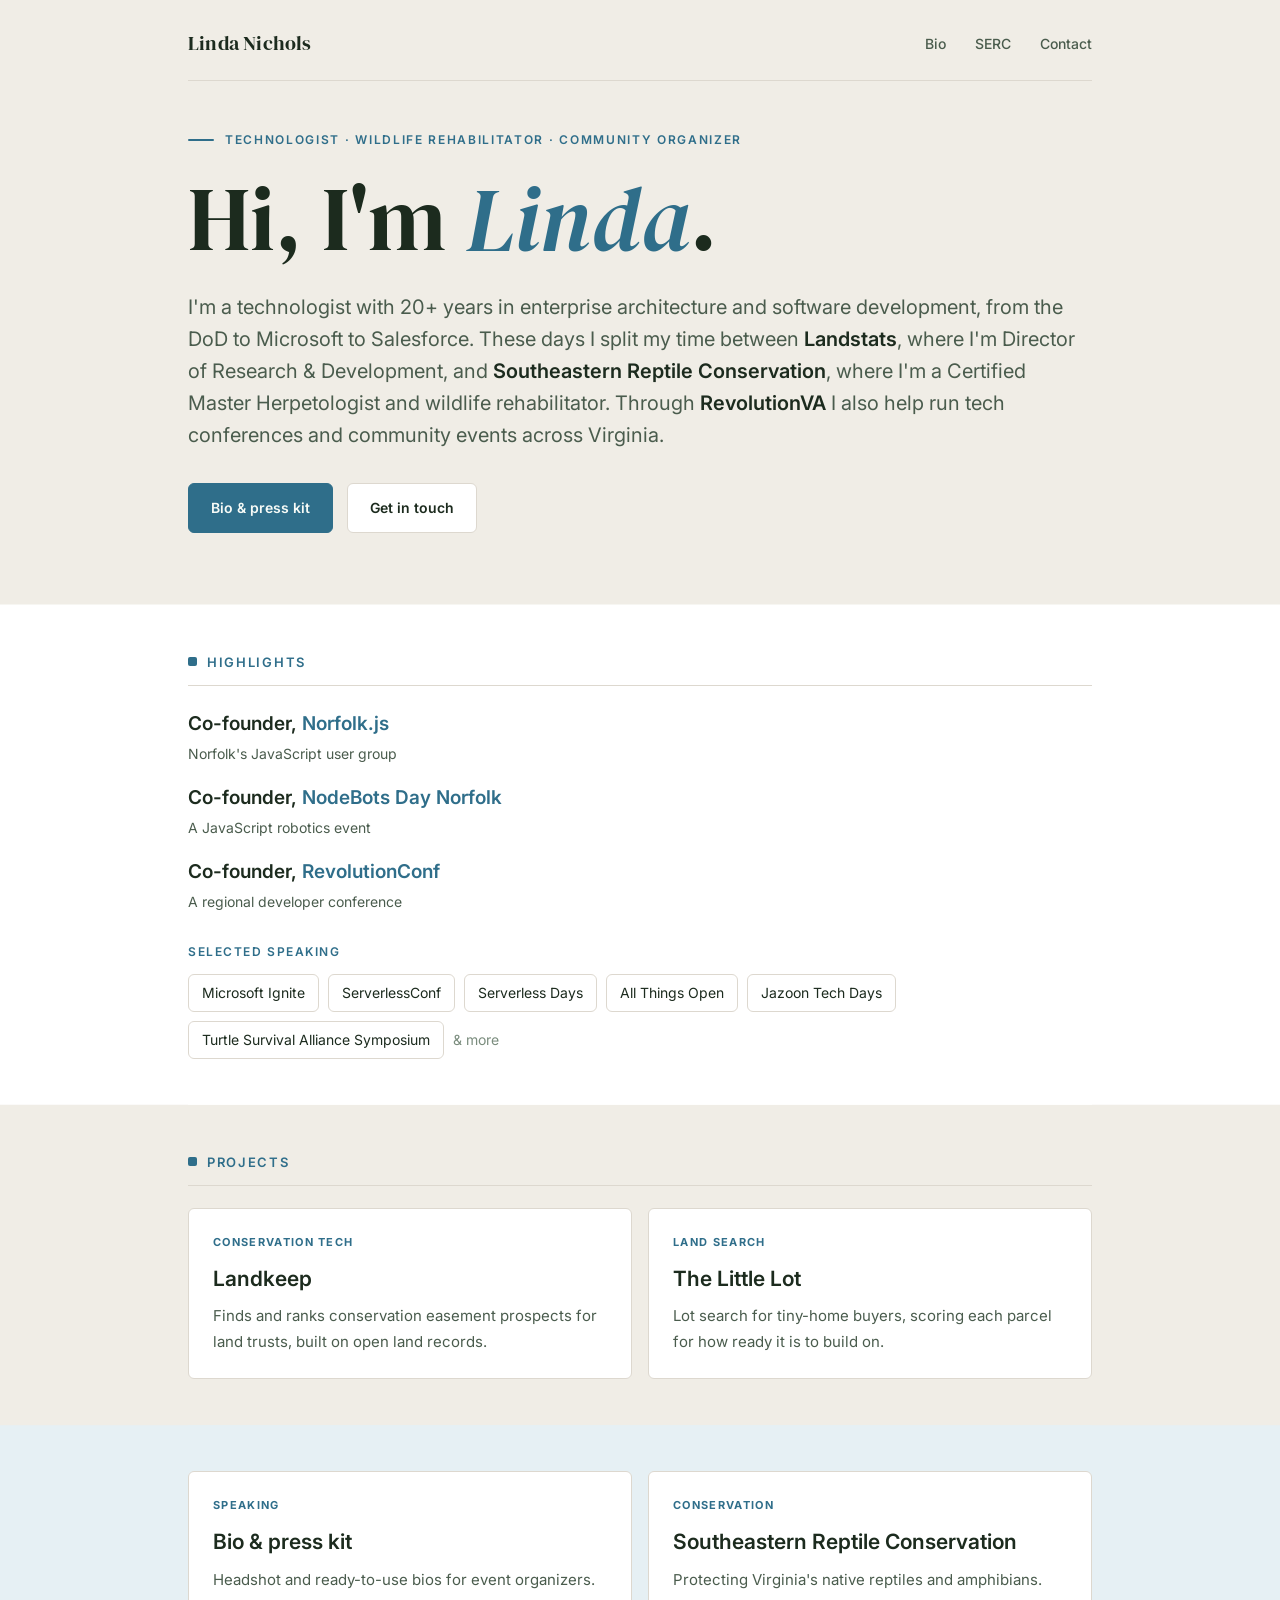
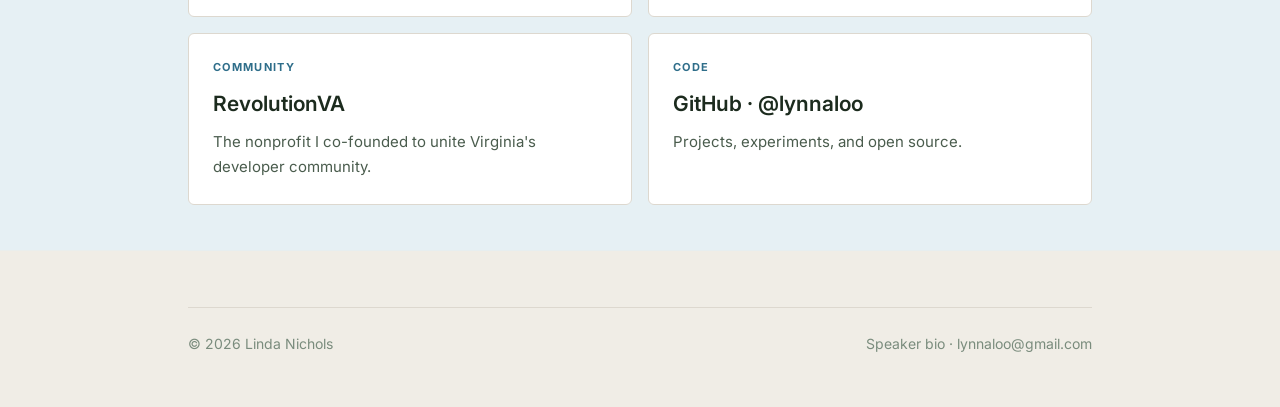
==== commit 191f7231: "Add white cards and alternating section bands for readability" ====
--- a/index.html
+++ b/index.html
@@ -8,7 +8,7 @@
   <link rel="preconnect" href="https://fonts.googleapis.com">
   <link rel="preconnect" href="https://fonts.gstatic.com" crossorigin>
   <link href="https://fonts.googleapis.com/css2?family=DM+Serif+Display:ital@0;1&family=Inter:wght@400;500;600;700&display=swap" rel="stylesheet">
-  <link rel="stylesheet" href="style.css?v=13">
+  <link rel="stylesheet" href="style.css?v=15">
   <link rel="icon" href="data:image/svg+xml,<svg xmlns='http://www.w3.org/2000/svg' viewBox='0 0 100 100'><text y='.9em' font-size='90'>🐢</text></svg>">
 </head>
 <body>
@@ -44,7 +44,7 @@
       </div>
     </section>
 
-    <section class="block">
+    <section class="block band-white">
       <h2>Highlights</h2>
       <div class="hl-list">
         <div>
@@ -88,7 +88,7 @@
       </div>
     </section>
 
-    <section class="cards">
+    <section class="cards band-tint">
       <a class="card" href="/bio.html">
         <p class="kicker">Speaking</p>
         <h3>Bio &amp; press kit</h3>
--- a/style.css
+++ b/style.css
@@ -7,7 +7,9 @@
 
 :root {
   --bg:        #f0ede6;   /* page (tan-lt) */
-  --surface:   #f7f4ef;   /* cards */
+  --surface:   #f7f4ef;
+  --card:      #ffffff;   /* cards: pop against the cream page */
+  --tint:      #e6f0f4;   /* soft blue band (Landkeep water-lt) */
   --ink:       #1c2b1e;   /* deep green */
   --ink-2:     #4a5c4d;
   --ink-3:     #7a8c7d;
@@ -25,26 +27,11 @@
   --body: "Inter", system-ui, -apple-system, "Segoe UI", Roboto, sans-serif;
 }
 
-@media (prefers-color-scheme: dark) {
-  :root {
-    --bg:        #141b15;
-    --surface:   #1b241c;
-    --ink:       #eef1e9;
-    --ink-2:     #b4beb0;
-    --ink-3:     #879386;
-    --accent:    #6ea9c2;
-    --accent-600:#5a93ab;
-    --accent-lt: rgba(110,159,181,.14);
-    --tan:       #b9a98c;
-    --amber:     #d79a52;
-    --land:      #7cb08a;
-    --border:    rgba(238,241,233,.14);
-  }
-}
+/* Light-only, like Landkeep + The Little Lot (no dark-mode variant). */
 
 /* ---- base ---- */
 * { box-sizing: border-box; }
-html { -webkit-text-size-adjust: 100%; scroll-behavior: smooth; }
+html { -webkit-text-size-adjust: 100%; scroll-behavior: smooth; color-scheme: light; }
 body {
   margin: 0;
   font-family: var(--body);
@@ -93,7 +80,7 @@
 .btn {
   display: inline-block; padding: 12px 22px; border-radius: var(--radius);
   font-family: var(--body); font-weight: 600; font-size: 14px;
-  border: 1px solid var(--border); background: var(--surface); color: var(--ink);
+  border: 1px solid var(--border); background: var(--card); color: var(--ink);
   transition: border-color .15s ease, background .15s ease, color .15s ease;
 }
 .btn:hover { text-decoration: none; border-color: var(--accent); color: var(--accent); background: var(--accent-lt); }
@@ -117,7 +104,7 @@
 .cover-links { display: flex; flex-wrap: wrap; gap: 9px; }
 .chip {
   font-size: 13px; font-weight: 500; padding: 6px 13px; border-radius: var(--radius);
-  border: 1px solid var(--border); color: var(--ink-2); background: var(--surface);
+  border: 1px solid var(--border); color: var(--ink-2); background: var(--card);
   transition: border-color .15s ease, color .15s ease;
 }
 .chip:hover { border-color: var(--accent); color: var(--accent); text-decoration: none; }
@@ -126,13 +113,22 @@
 main { padding: 4px 0 0; }
 
 .note {
-  font-size: 15px; color: var(--ink-2); background: var(--surface);
+  font-size: 15px; color: var(--ink-2); background: var(--card);
   border: 1px solid var(--border); border-left: 3px solid var(--accent);
   border-radius: var(--radius); padding: 14px 18px; margin: 28px 0 0;
 }
 .note code { font-family: ui-monospace, Menlo, monospace; font-size: 12px; color: var(--accent); }
 
-section.block { margin: 52px 0; }
+section.block { margin: 0; padding: 46px 0; }
+section.cards { padding: 46px 0; }
+
+/* full-bleed section bands (keep content centered, extend color edge-to-edge) */
+.band-white, .band-tint {
+  box-shadow: 0 0 0 100vmax var(--b);
+  clip-path: inset(0 -100vmax);
+}
+.band-white { --b: var(--card); background: var(--card); }
+.band-tint  { --b: var(--tint);  background: var(--tint); }
 section.block > h2 {
   display: flex; align-items: center; gap: 10px;
   font-weight: 600; text-transform: uppercase; letter-spacing: .13em; font-size: 13px;
@@ -142,7 +138,7 @@
 
 /* cards */
 .bio-card {
-  background: var(--surface); border: 1px solid var(--border); border-radius: var(--radius);
+  background: var(--card); border: 1px solid var(--border); border-radius: var(--radius);
   padding: 22px 24px; margin-bottom: 16px; transition: border-color .15s ease;
 }
 .bio-card:hover { border-color: var(--accent); }
@@ -173,13 +169,13 @@
 .hl-desc { display: block; color: var(--ink-2); font-size: 14px; margin-top: 2px; }
 .hl-sub { font-weight: 600; text-transform: uppercase; letter-spacing: .13em; font-size: 12px; color: var(--accent); margin: 28px 0 12px; }
 .tags { display: flex; flex-wrap: wrap; gap: 9px; align-items: center; }
-.tag { font-size: 14px; color: var(--ink); background: var(--surface); border: 1px solid var(--border); border-radius: var(--radius); padding: 6px 13px; }
+.tag { font-size: 14px; color: var(--ink); background: var(--card); border: 1px solid var(--border); border-radius: var(--radius); padding: 6px 13px; }
 .tag-more { color: var(--ink-3); font-size: 14px; }
 
 /* home cards */
-.cards { display: grid; grid-template-columns: repeat(2, 1fr); gap: 16px; margin: 40px 0; }
+.cards { display: grid; grid-template-columns: repeat(2, 1fr); gap: 16px; margin: 0; }
 .card {
-  display: block; background: var(--surface); border: 1px solid var(--border); border-radius: var(--radius);
+  display: block; background: var(--card); border: 1px solid var(--border); border-radius: var(--radius);
   padding: 24px; color: var(--ink); transition: border-color .15s ease;
 }
 .card:hover { border-color: var(--accent); text-decoration: none; }
